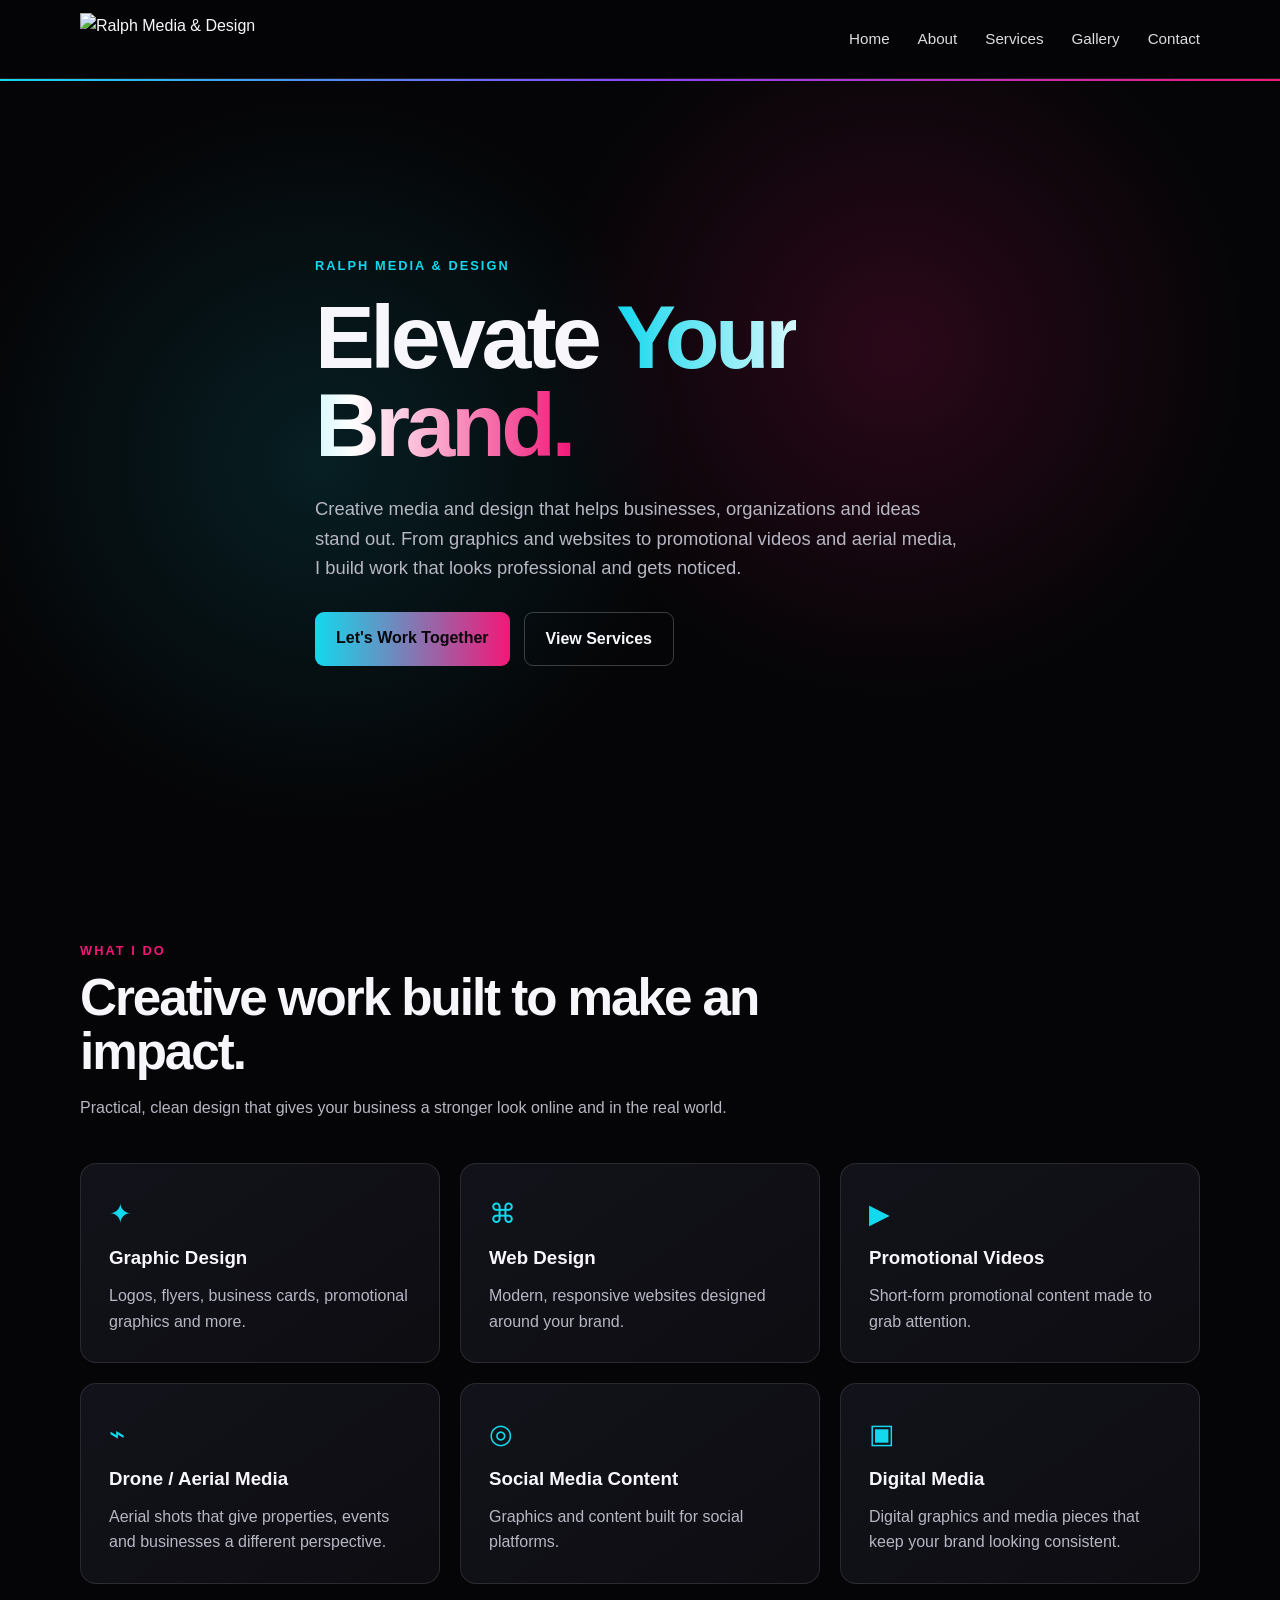
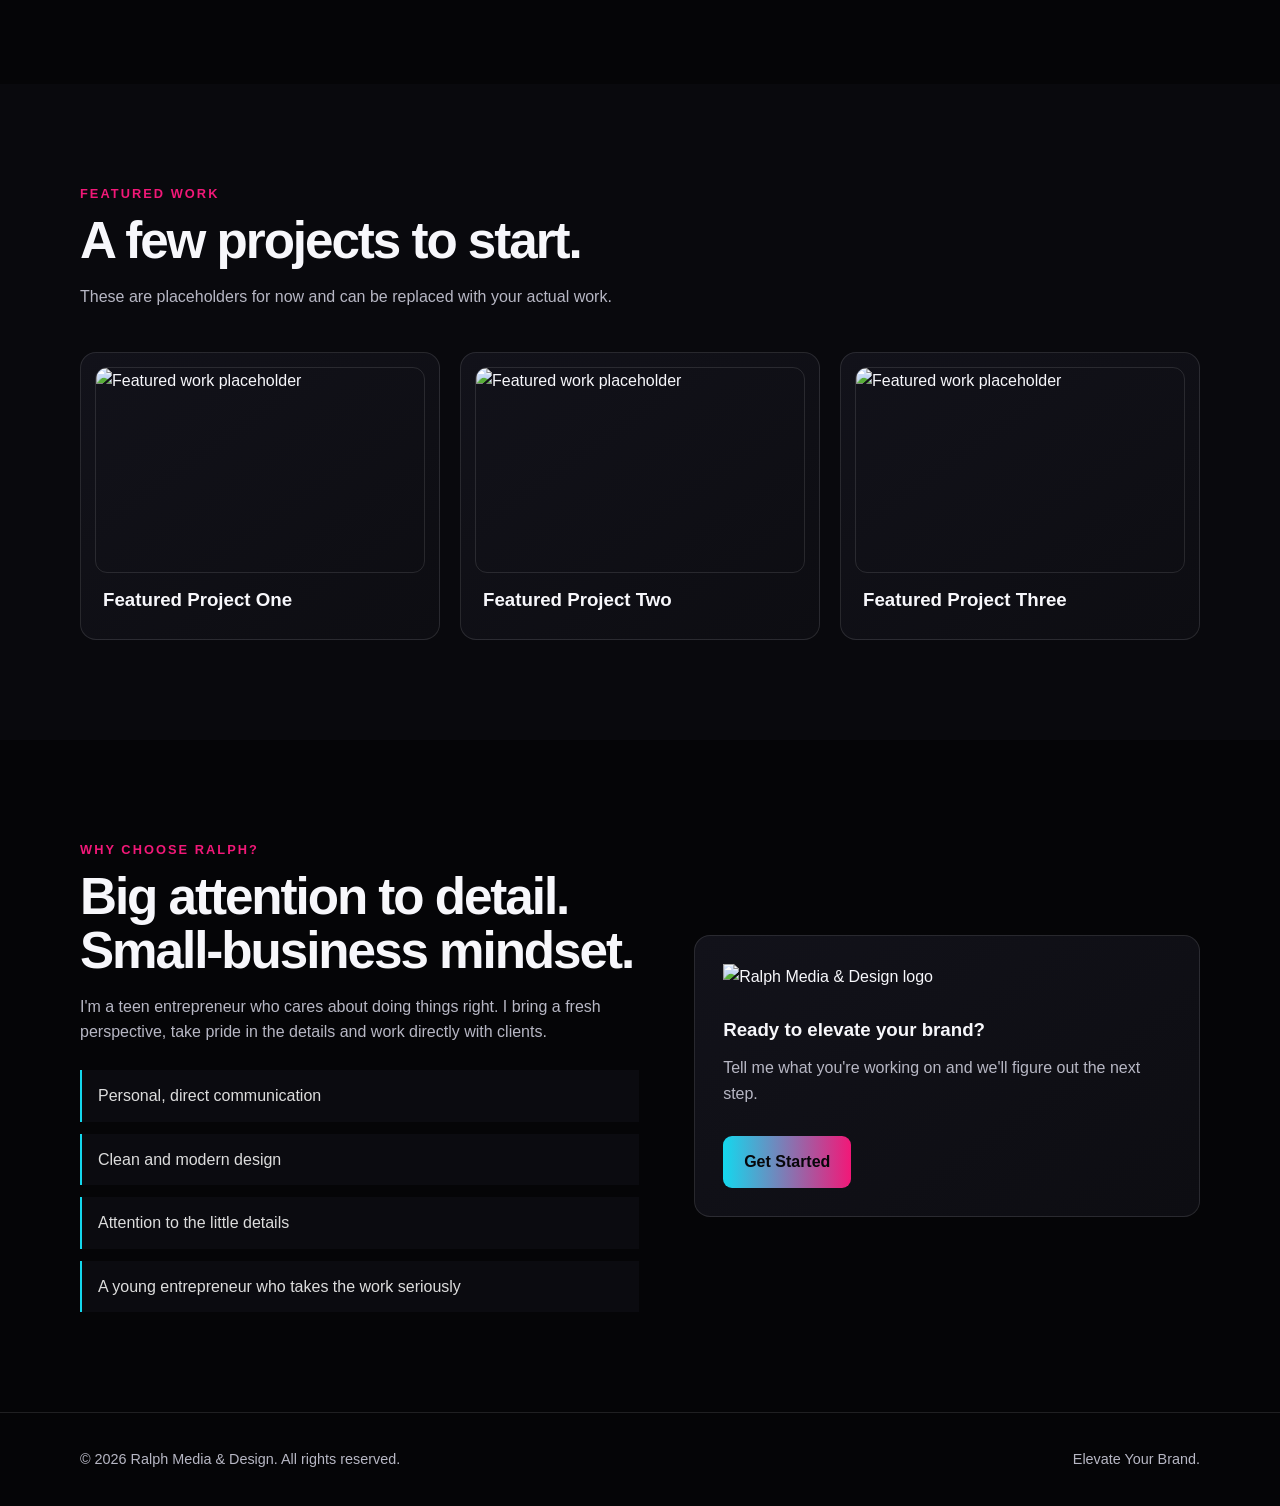
==== index.html @ 99d64ec0 "Add files via upload" ====
<!doctype html><html lang="en"><head><meta charset="utf-8"><meta name="viewport" content="width=device-width,initial-scale=1"><title>Home | Ralph Media & Design</title><meta name="description" content="Ralph Media & Design — graphic design, web design, promotional videos, drone media, social media content and digital media."><link rel="stylesheet" href="style.css"></head><body><nav class="nav"><div class="container nav-inner"><a href="index.html"><img class="nav-logo" src="images/ralph-logo.png" alt="Ralph Media & Design"></a><button class="menu">Menu</button><div class="nav-links"><a href="index.html">Home</a><a href="about.html">About</a><a href="services.html">Services</a><a href="gallery.html">Gallery</a><a href="contact.html">Contact</a></div></div></nav><div class="gradient-line"></div><main><section class="hero"><div class="container hero-copy"><div class="kicker">Ralph Media & Design</div><h1>Elevate <span>Your Brand.</span></h1><p class="lead">Creative media and design that helps businesses, organizations and ideas stand out. From graphics and websites to promotional videos and aerial media, I build work that looks professional and gets noticed.</p><div class="buttons"><a class="btn primary" href="contact.html">Let's Work Together</a><a class="btn secondary" href="services.html">View Services</a></div></div><img class="hero-art" src="images/hero-artwork.png" alt=""></section><section class="section"><div class="container"><div class="section-head"><div class="eyebrow">What I Do</div><h2>Creative work built to make an impact.</h2><p class="sub">Practical, clean design that gives your business a stronger look online and in the real world.</p></div><div class="grid"><div class="card"><div class="icon">✦</div><h3>Graphic Design</h3><p>Logos, flyers, business cards, promotional graphics and more.</p></div><div class="card"><div class="icon">⌘</div><h3>Web Design</h3><p>Modern, responsive websites designed around your brand.</p></div><div class="card"><div class="icon">▶</div><h3>Promotional Videos</h3><p>Short-form promotional content made to grab attention.</p></div><div class="card"><div class="icon">⌁</div><h3>Drone / Aerial Media</h3><p>Aerial shots that give properties, events and businesses a different perspective.</p></div><div class="card"><div class="icon">◎</div><h3>Social Media Content</h3><p>Graphics and content built for social platforms.</p></div><div class="card"><div class="icon">▣</div><h3>Digital Media</h3><p>Digital graphics and media pieces that keep your brand looking consistent.</p></div></div></div></section><section class="section alt"><div class="container"><div class="section-head"><div class="eyebrow">Featured Work</div><h2>A few projects to start.</h2><p class="sub">These are placeholders for now and can be replaced with your actual work.</p></div><div class="grid featured"><div class="card"><img src="images/hero-artwork.png" alt="Featured work placeholder"><h3>Featured Project One</h3></div><div class="card"><img src="images/hero-artwork.png" alt="Featured work placeholder"><h3>Featured Project Two</h3></div><div class="card"><img src="images/hero-artwork.png" alt="Featured work placeholder"><h3>Featured Project Three</h3></div></div></div></section><section class="section"><div class="container split"><div><div class="eyebrow">Why Choose Ralph?</div><h2>Big attention to detail. Small-business mindset.</h2><p class="sub">I'm a teen entrepreneur who cares about doing things right. I bring a fresh perspective, take pride in the details and work directly with clients.</p><div class="checks"><div class="check">Personal, direct communication</div><div class="check">Clean and modern design</div><div class="check">Attention to the little details</div><div class="check">A young entrepreneur who takes the work seriously</div></div></div><div class="card"><img class="logo-large" src="images/ralph-logo.png" alt="Ralph Media & Design logo"><h3>Ready to elevate your brand?</h3><p>Tell me what you're working on and we'll figure out the next step.</p><div class="buttons"><a class="btn primary" href="contact.html">Get Started</a></div></div></div></section></main><footer class="footer"><div class="container footer-inner"><div>© 2026 Ralph Media & Design. All rights reserved.</div><div>Elevate Your Brand.</div></div></footer><script src="script.js"></script></body></html>
---- style.css ----
:root{--black:#050507;--panel:#0d0d12;--white:#f7f7fb;--muted:#b7b7c4;--cyan:#14d8ee;--pink:#f21878;--purple:#8b45ff;--line:rgba(255,255,255,.11)}
*{box-sizing:border-box}html{scroll-behavior:smooth}body{margin:0;background:var(--black);color:var(--white);font-family:Arial,Helvetica,sans-serif;line-height:1.6}a{color:inherit;text-decoration:none}img{max-width:100%;display:block}.container{width:min(1120px,92%);margin:auto}
.nav{position:sticky;top:0;z-index:50;background:rgba(5,5,7,.94);backdrop-filter:blur(14px);border-bottom:1px solid var(--line)}.nav-inner{height:78px;display:flex;align-items:center;justify-content:space-between}.nav-logo{height:52px;width:auto}.nav-links{display:flex;gap:28px}.nav-links a{color:#ddd;font-size:.95rem}.nav-links a:hover{color:var(--cyan)}.menu{display:none;background:none;border:1px solid var(--line);color:#fff;border-radius:8px;padding:9px 12px}.gradient-line{height:2px;background:linear-gradient(90deg,var(--cyan),var(--purple),var(--pink))}
.hero{min-height:760px;display:flex;align-items:center;position:relative;overflow:hidden;background:radial-gradient(circle at 70% 35%,rgba(242,24,120,.16),transparent 34%),radial-gradient(circle at 25% 50%,rgba(20,216,238,.12),transparent 35%),var(--black)}.hero-copy{max-width:650px;padding:90px 0;position:relative;z-index:2}.kicker,.eyebrow{color:var(--cyan);letter-spacing:.16em;text-transform:uppercase;font-size:.8rem;font-weight:700}.eyebrow{color:var(--pink)}h1{font-size:clamp(3rem,7vw,6.2rem);line-height:.98;margin:18px 0 24px;letter-spacing:-.05em}h1 span{background:linear-gradient(90deg,var(--cyan),#fff,var(--pink));-webkit-background-clip:text;background-clip:text;color:transparent}.lead{font-size:1.15rem;color:var(--muted);max-width:650px}.buttons{display:flex;flex-wrap:wrap;gap:14px;margin-top:30px}.btn{display:inline-flex;padding:13px 21px;border-radius:9px;border:1px solid var(--cyan);font-weight:700}.btn.primary{background:linear-gradient(90deg,var(--cyan),var(--pink));border:0;color:#07070a}.btn.secondary{border-color:rgba(255,255,255,.22)}.hero-art{position:absolute;right:-8%;bottom:-5%;width:min(700px,58vw);opacity:.46;filter:saturate(1.05);mask-image:linear-gradient(to right,transparent,black 25%)}.section{padding:100px 0}.section.alt{background:#09090d}.section-head{max-width:720px;margin-bottom:42px}h2{font-size:clamp(2.2rem,4vw,3.7rem);line-height:1.05;margin:10px 0 15px;letter-spacing:-.04em}.sub{color:var(--muted)}.grid{display:grid;grid-template-columns:repeat(3,1fr);gap:20px}.card{background:linear-gradient(145deg,#12121a,var(--panel));border:1px solid var(--line);border-radius:16px;padding:28px}.card h3{margin:8px 0 10px}.card p{color:var(--muted);margin:0}.icon{font-size:1.7rem;color:var(--cyan)}.featured img,.gallery-card img{width:100%;aspect-ratio:16/10;object-fit:cover;border-radius:12px;border:1px solid var(--line)}.featured .card{padding:14px}.featured h3{padding:4px 8px 0}.split{display:grid;grid-template-columns:1.05fr .95fr;gap:55px;align-items:center}.logo-large{width:min(300px,70%);margin-bottom:25px}.checks{display:grid;gap:12px;margin-top:25px}.check{padding:13px 16px;border-left:2px solid var(--cyan);background:#0b0b10;color:#ddd}.contact-box{display:grid;grid-template-columns:1fr 1fr;gap:20px}.contact-link{padding:24px;border:1px solid var(--line);border-radius:14px;background:#0b0b10}.contact-link strong{display:block}.contact-link span{color:var(--muted)}.footer{padding:35px 0;border-top:1px solid var(--line);color:var(--muted);font-size:.9rem}.footer-inner{display:flex;justify-content:space-between;gap:20px;flex-wrap:wrap}.page-hero{padding:90px 0 60px;background:radial-gradient(circle at 75% 30%,rgba(242,24,120,.15),transparent 30%),radial-gradient(circle at 25% 40%,rgba(20,216,238,.10),transparent 32%)}.gallery{display:grid;grid-template-columns:repeat(3,1fr);gap:18px}.gallery-card{background:#0b0b10;border:1px solid var(--line);border-radius:14px;padding:10px}.small-note{color:#8f8f9d;font-size:.85rem;margin-top:8px}
@media(max-width:850px){.nav-links{display:none;position:absolute;top:78px;left:0;right:0;background:#07070a;padding:20px;flex-direction:column;border-bottom:1px solid var(--line)}.nav-links.open{display:flex}.menu{display:block}.hero-art{width:100%;right:-22%;opacity:.24}.grid,.gallery{grid-template-columns:1fr 1fr}.split{grid-template-columns:1fr}}
@media(max-width:560px){.nav-inner{height:70px}.nav-logo{height:45px}.hero-copy{padding:65px 0}.grid,.gallery,.contact-box{grid-template-columns:1fr}.section{padding:75px 0}h1{font-size:3.2rem}}
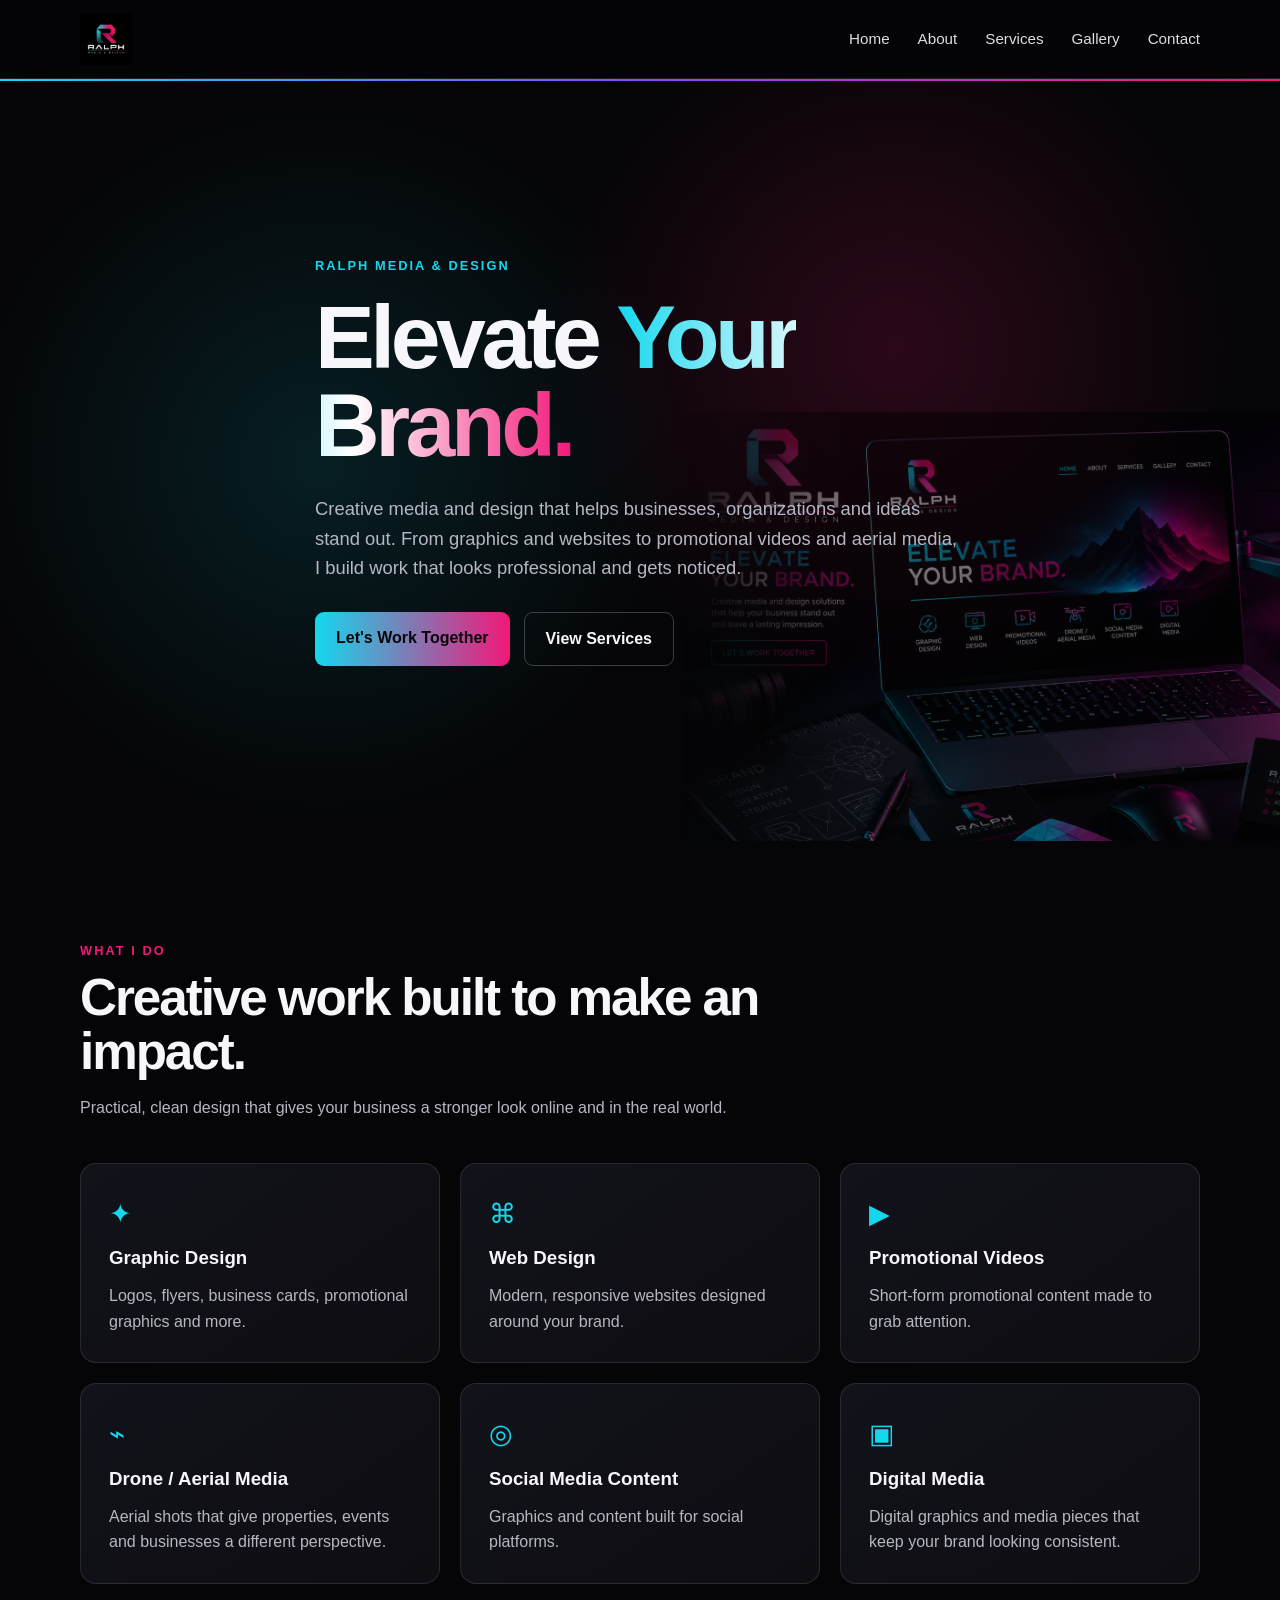
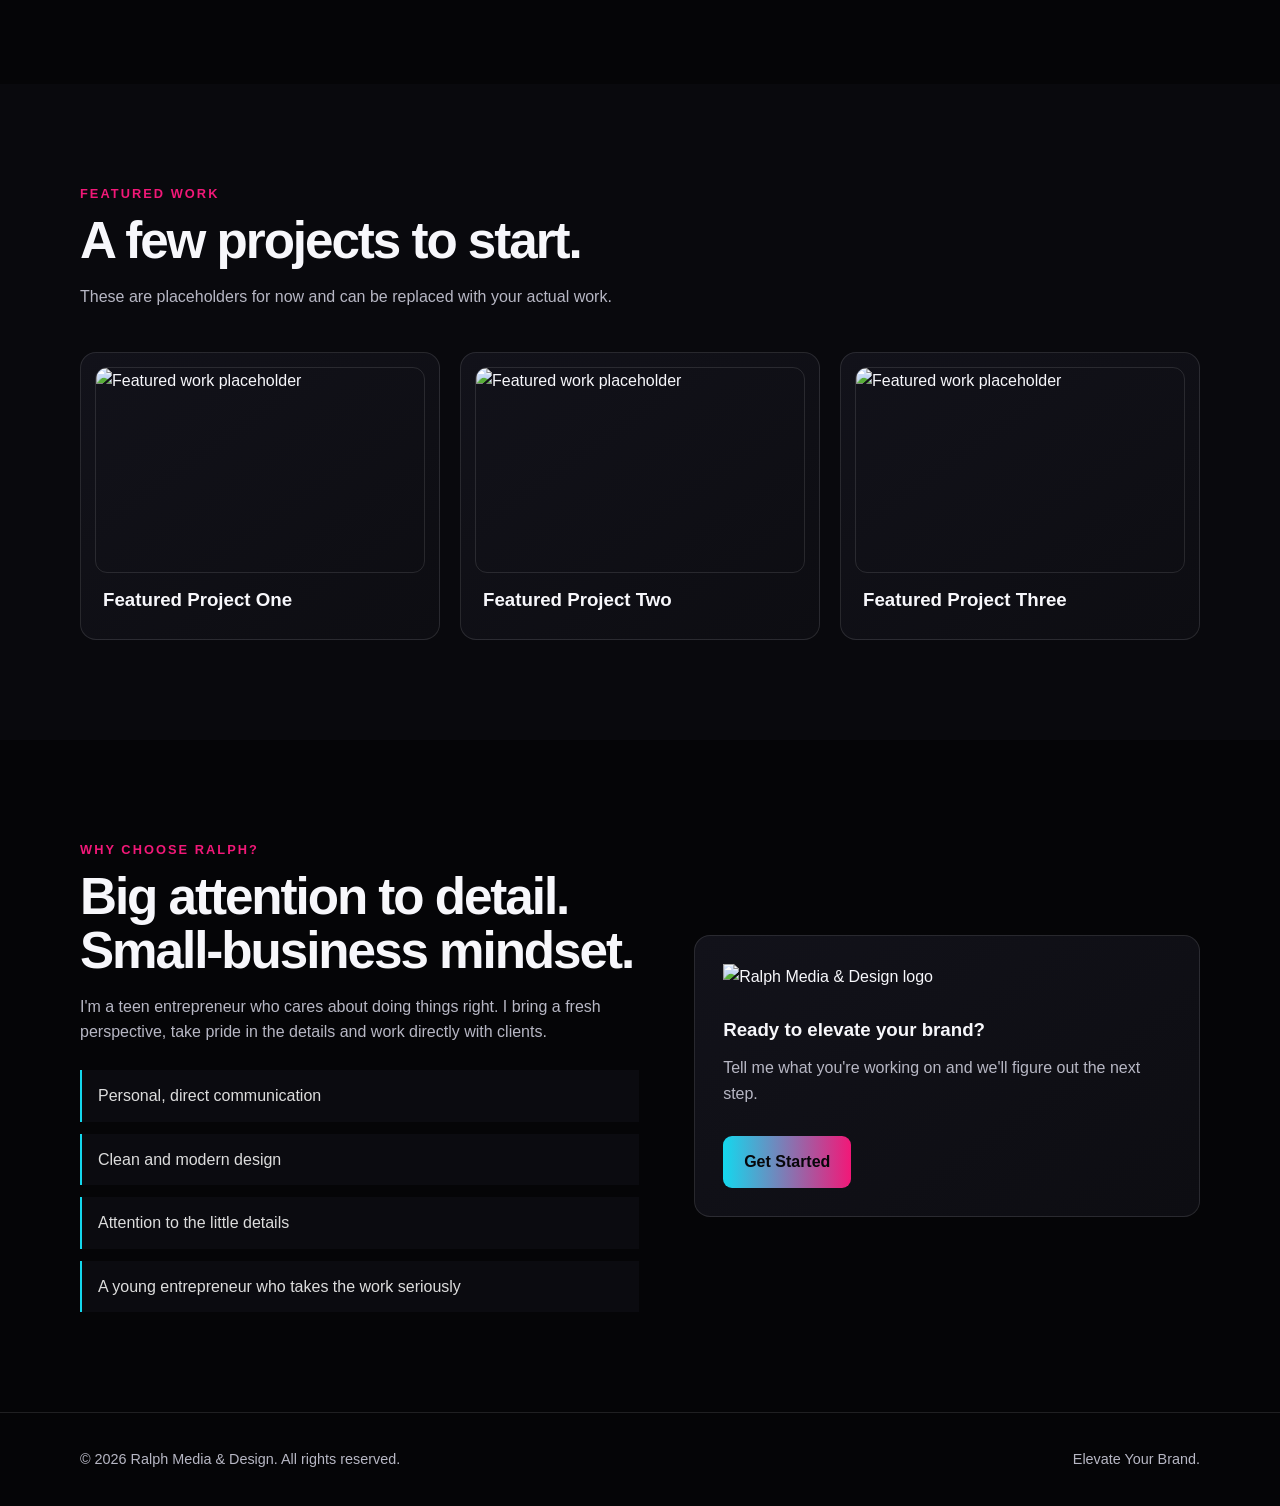
==== commit db4fa59b: "Update index.html" ====
--- a/index.html
+++ b/index.html
@@ -1 +1 @@
-<!doctype html><html lang="en"><head><meta charset="utf-8"><meta name="viewport" content="width=device-width,initial-scale=1"><title>Home | Ralph Media & Design</title><meta name="description" content="Ralph Media & Design — graphic design, web design, promotional videos, drone media, social media content and digital media."><link rel="stylesheet" href="style.css"></head><body><nav class="nav"><div class="container nav-inner"><a href="index.html"><img class="nav-logo" src="images/ralph-logo.png" alt="Ralph Media & Design"></a><button class="menu">Menu</button><div class="nav-links"><a href="index.html">Home</a><a href="about.html">About</a><a href="services.html">Services</a><a href="gallery.html">Gallery</a><a href="contact.html">Contact</a></div></div></nav><div class="gradient-line"></div><main><section class="hero"><div class="container hero-copy"><div class="kicker">Ralph Media & Design</div><h1>Elevate <span>Your Brand.</span></h1><p class="lead">Creative media and design that helps businesses, organizations and ideas stand out. From graphics and websites to promotional videos and aerial media, I build work that looks professional and gets noticed.</p><div class="buttons"><a class="btn primary" href="contact.html">Let's Work Together</a><a class="btn secondary" href="services.html">View Services</a></div></div><img class="hero-art" src="images/hero-artwork.png" alt=""></section><section class="section"><div class="container"><div class="section-head"><div class="eyebrow">What I Do</div><h2>Creative work built to make an impact.</h2><p class="sub">Practical, clean design that gives your business a stronger look online and in the real world.</p></div><div class="grid"><div class="card"><div class="icon">✦</div><h3>Graphic Design</h3><p>Logos, flyers, business cards, promotional graphics and more.</p></div><div class="card"><div class="icon">⌘</div><h3>Web Design</h3><p>Modern, responsive websites designed around your brand.</p></div><div class="card"><div class="icon">▶</div><h3>Promotional Videos</h3><p>Short-form promotional content made to grab attention.</p></div><div class="card"><div class="icon">⌁</div><h3>Drone / Aerial Media</h3><p>Aerial shots that give properties, events and businesses a different perspective.</p></div><div class="card"><div class="icon">◎</div><h3>Social Media Content</h3><p>Graphics and content built for social platforms.</p></div><div class="card"><div class="icon">▣</div><h3>Digital Media</h3><p>Digital graphics and media pieces that keep your brand looking consistent.</p></div></div></div></section><section class="section alt"><div class="container"><div class="section-head"><div class="eyebrow">Featured Work</div><h2>A few projects to start.</h2><p class="sub">These are placeholders for now and can be replaced with your actual work.</p></div><div class="grid featured"><div class="card"><img src="images/hero-artwork.png" alt="Featured work placeholder"><h3>Featured Project One</h3></div><div class="card"><img src="images/hero-artwork.png" alt="Featured work placeholder"><h3>Featured Project Two</h3></div><div class="card"><img src="images/hero-artwork.png" alt="Featured work placeholder"><h3>Featured Project Three</h3></div></div></div></section><section class="section"><div class="container split"><div><div class="eyebrow">Why Choose Ralph?</div><h2>Big attention to detail. Small-business mindset.</h2><p class="sub">I'm a teen entrepreneur who cares about doing things right. I bring a fresh perspective, take pride in the details and work directly with clients.</p><div class="checks"><div class="check">Personal, direct communication</div><div class="check">Clean and modern design</div><div class="check">Attention to the little details</div><div class="check">A young entrepreneur who takes the work seriously</div></div></div><div class="card"><img class="logo-large" src="images/ralph-logo.png" alt="Ralph Media & Design logo"><h3>Ready to elevate your brand?</h3><p>Tell me what you're working on and we'll figure out the next step.</p><div class="buttons"><a class="btn primary" href="contact.html">Get Started</a></div></div></div></section></main><footer class="footer"><div class="container footer-inner"><div>© 2026 Ralph Media & Design. All rights reserved.</div><div>Elevate Your Brand.</div></div></footer><script src="script.js"></script></body></html>+<!doctype html><html lang="en"><head><meta charset="utf-8"><meta name="viewport" content="width=device-width,initial-scale=1"><title>Home | Ralph Media & Design</title><meta name="description" content="Ralph Media & Design — graphic design, web design, promotional videos, drone media, social media content and digital media."><link rel="stylesheet" href="style.css"></head><body><nav class="nav"><div class="container nav-inner"><a href="index.html"><img class="nav-logo" src="ralph-logo.png" alt="Ralph Media & Design"></a><button class="menu">Menu</button><div class="nav-links"><a href="index.html">Home</a><a href="about.html">About</a><a href="services.html">Services</a><a href="gallery.html">Gallery</a><a href="contact.html">Contact</a></div></div></nav><div class="gradient-line"></div><main><section class="hero"><div class="container hero-copy"><div class="kicker">Ralph Media & Design</div><h1>Elevate <span>Your Brand.</span></h1><p class="lead">Creative media and design that helps businesses, organizations and ideas stand out. From graphics and websites to promotional videos and aerial media, I build work that looks professional and gets noticed.</p><div class="buttons"><a class="btn primary" href="contact.html">Let's Work Together</a><a class="btn secondary" href="services.html">View Services</a></div></div><img class="hero-art" src="hero-artwork.png" alt=""></section><section class="section"><div class="container"><div class="section-head"><div class="eyebrow">What I Do</div><h2>Creative work built to make an impact.</h2><p class="sub">Practical, clean design that gives your business a stronger look online and in the real world.</p></div><div class="grid"><div class="card"><div class="icon">✦</div><h3>Graphic Design</h3><p>Logos, flyers, business cards, promotional graphics and more.</p></div><div class="card"><div class="icon">⌘</div><h3>Web Design</h3><p>Modern, responsive websites designed around your brand.</p></div><div class="card"><div class="icon">▶</div><h3>Promotional Videos</h3><p>Short-form promotional content made to grab attention.</p></div><div class="card"><div class="icon">⌁</div><h3>Drone / Aerial Media</h3><p>Aerial shots that give properties, events and businesses a different perspective.</p></div><div class="card"><div class="icon">◎</div><h3>Social Media Content</h3><p>Graphics and content built for social platforms.</p></div><div class="card"><div class="icon">▣</div><h3>Digital Media</h3><p>Digital graphics and media pieces that keep your brand looking consistent.</p></div></div></div></section><section class="section alt"><div class="container"><div class="section-head"><div class="eyebrow">Featured Work</div><h2>A few projects to start.</h2><p class="sub">These are placeholders for now and can be replaced with your actual work.</p></div><div class="grid featured"><div class="card"><img src="images/hero-artwork.png" alt="Featured work placeholder"><h3>Featured Project One</h3></div><div class="card"><img src="images/hero-artwork.png" alt="Featured work placeholder"><h3>Featured Project Two</h3></div><div class="card"><img src="images/hero-artwork.png" alt="Featured work placeholder"><h3>Featured Project Three</h3></div></div></div></section><section class="section"><div class="container split"><div><div class="eyebrow">Why Choose Ralph?</div><h2>Big attention to detail. Small-business mindset.</h2><p class="sub">I'm a teen entrepreneur who cares about doing things right. I bring a fresh perspective, take pride in the details and work directly with clients.</p><div class="checks"><div class="check">Personal, direct communication</div><div class="check">Clean and modern design</div><div class="check">Attention to the little details</div><div class="check">A young entrepreneur who takes the work seriously</div></div></div><div class="card"><img class="logo-large" src="images/ralph-logo.png" alt="Ralph Media & Design logo"><h3>Ready to elevate your brand?</h3><p>Tell me what you're working on and we'll figure out the next step.</p><div class="buttons"><a class="btn primary" href="contact.html">Get Started</a></div></div></div></section></main><footer class="footer"><div class="container footer-inner"><div>© 2026 Ralph Media & Design. All rights reserved.</div><div>Elevate Your Brand.</div></div></footer><script src="script.js"></script></body></html>
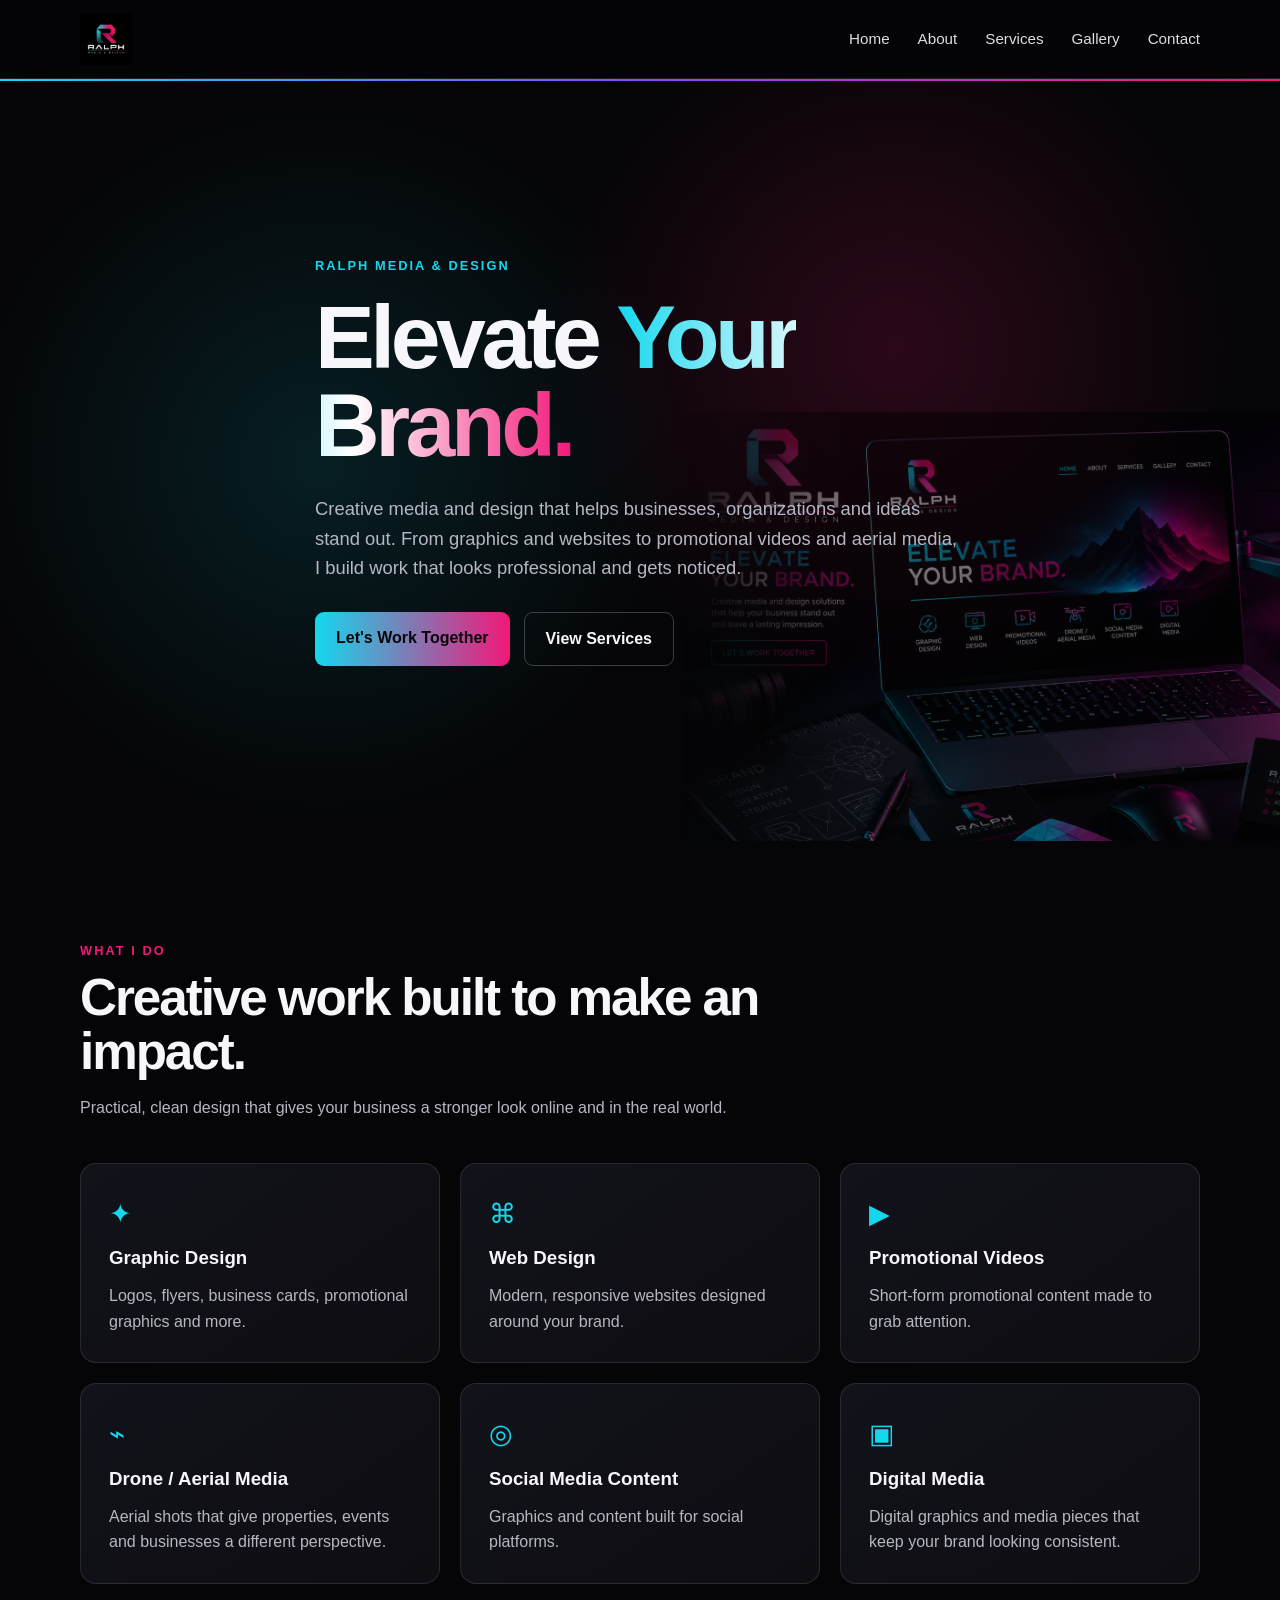
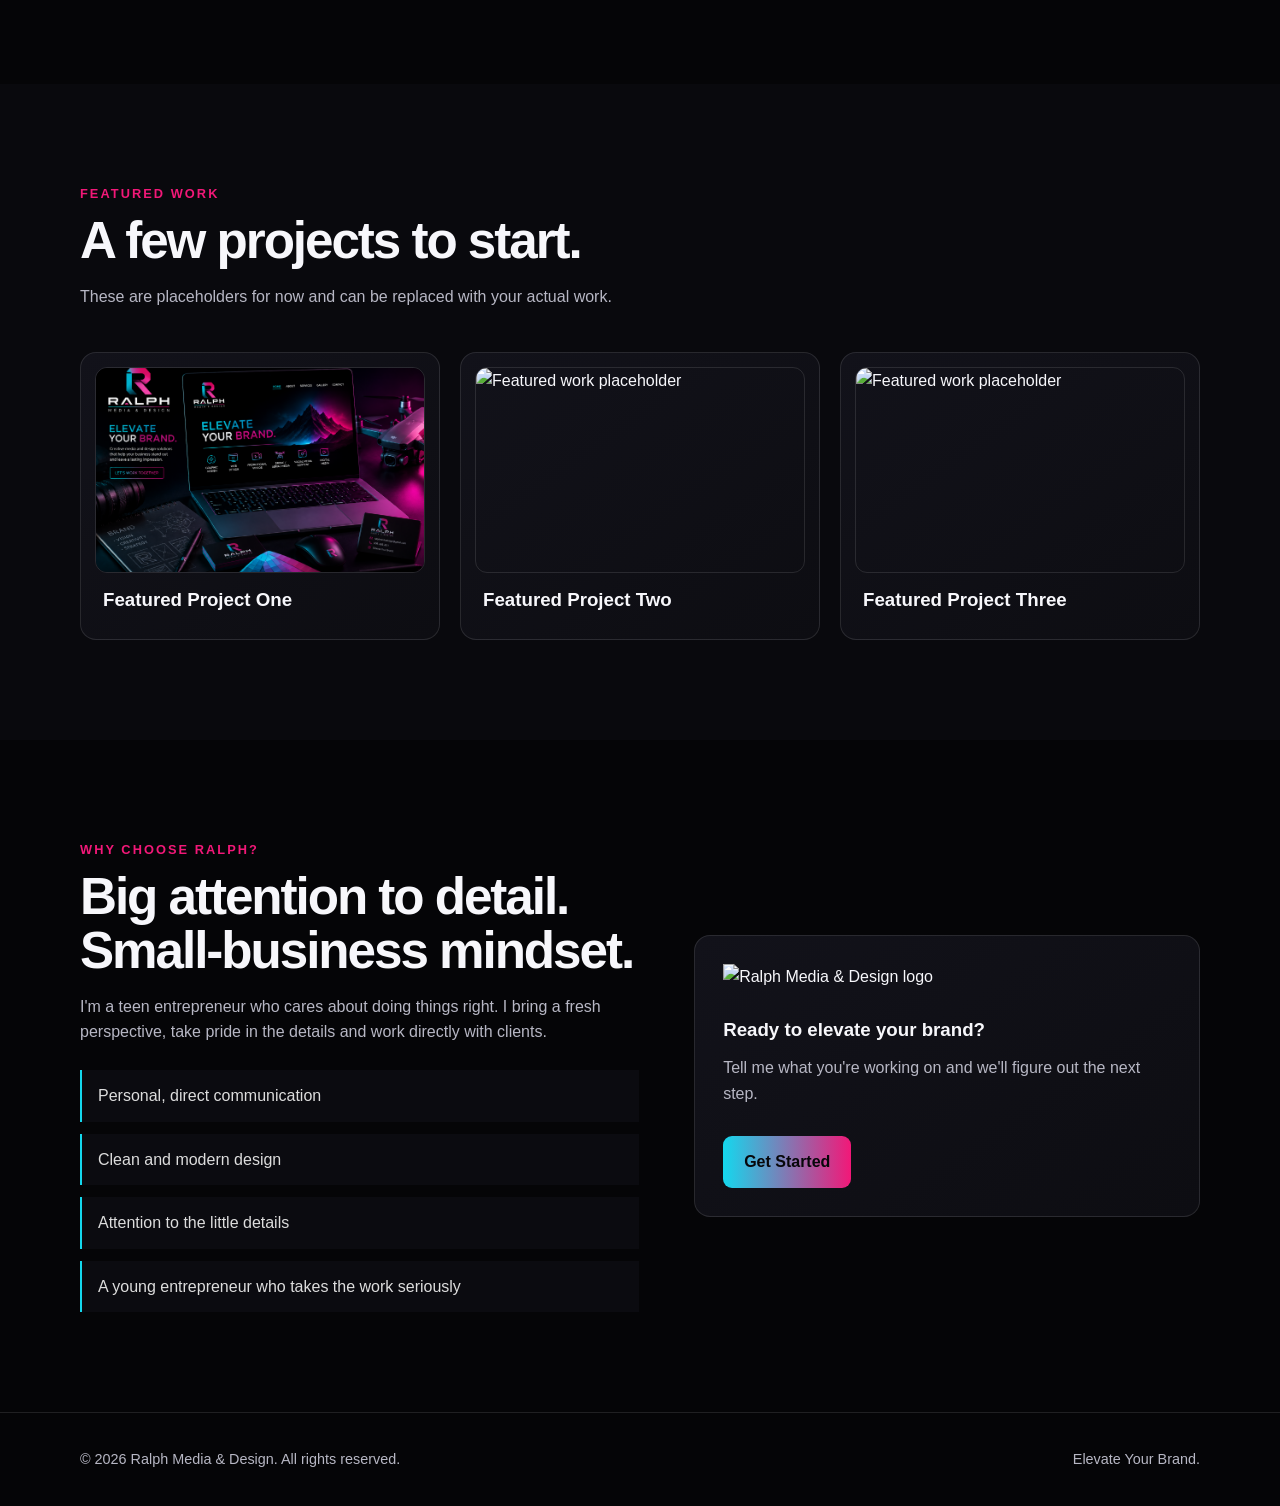
==== commit 3b2d3ee0: "Update index.html" ====
--- a/index.html
+++ b/index.html
@@ -1 +1 @@
-<!doctype html><html lang="en"><head><meta charset="utf-8"><meta name="viewport" content="width=device-width,initial-scale=1"><title>Home | Ralph Media & Design</title><meta name="description" content="Ralph Media & Design — graphic design, web design, promotional videos, drone media, social media content and digital media."><link rel="stylesheet" href="style.css"></head><body><nav class="nav"><div class="container nav-inner"><a href="index.html"><img class="nav-logo" src="ralph-logo.png" alt="Ralph Media & Design"></a><button class="menu">Menu</button><div class="nav-links"><a href="index.html">Home</a><a href="about.html">About</a><a href="services.html">Services</a><a href="gallery.html">Gallery</a><a href="contact.html">Contact</a></div></div></nav><div class="gradient-line"></div><main><section class="hero"><div class="container hero-copy"><div class="kicker">Ralph Media & Design</div><h1>Elevate <span>Your Brand.</span></h1><p class="lead">Creative media and design that helps businesses, organizations and ideas stand out. From graphics and websites to promotional videos and aerial media, I build work that looks professional and gets noticed.</p><div class="buttons"><a class="btn primary" href="contact.html">Let's Work Together</a><a class="btn secondary" href="services.html">View Services</a></div></div><img class="hero-art" src="hero-artwork.png" alt=""></section><section class="section"><div class="container"><div class="section-head"><div class="eyebrow">What I Do</div><h2>Creative work built to make an impact.</h2><p class="sub">Practical, clean design that gives your business a stronger look online and in the real world.</p></div><div class="grid"><div class="card"><div class="icon">✦</div><h3>Graphic Design</h3><p>Logos, flyers, business cards, promotional graphics and more.</p></div><div class="card"><div class="icon">⌘</div><h3>Web Design</h3><p>Modern, responsive websites designed around your brand.</p></div><div class="card"><div class="icon">▶</div><h3>Promotional Videos</h3><p>Short-form promotional content made to grab attention.</p></div><div class="card"><div class="icon">⌁</div><h3>Drone / Aerial Media</h3><p>Aerial shots that give properties, events and businesses a different perspective.</p></div><div class="card"><div class="icon">◎</div><h3>Social Media Content</h3><p>Graphics and content built for social platforms.</p></div><div class="card"><div class="icon">▣</div><h3>Digital Media</h3><p>Digital graphics and media pieces that keep your brand looking consistent.</p></div></div></div></section><section class="section alt"><div class="container"><div class="section-head"><div class="eyebrow">Featured Work</div><h2>A few projects to start.</h2><p class="sub">These are placeholders for now and can be replaced with your actual work.</p></div><div class="grid featured"><div class="card"><img src="images/hero-artwork.png" alt="Featured work placeholder"><h3>Featured Project One</h3></div><div class="card"><img src="images/hero-artwork.png" alt="Featured work placeholder"><h3>Featured Project Two</h3></div><div class="card"><img src="images/hero-artwork.png" alt="Featured work placeholder"><h3>Featured Project Three</h3></div></div></div></section><section class="section"><div class="container split"><div><div class="eyebrow">Why Choose Ralph?</div><h2>Big attention to detail. Small-business mindset.</h2><p class="sub">I'm a teen entrepreneur who cares about doing things right. I bring a fresh perspective, take pride in the details and work directly with clients.</p><div class="checks"><div class="check">Personal, direct communication</div><div class="check">Clean and modern design</div><div class="check">Attention to the little details</div><div class="check">A young entrepreneur who takes the work seriously</div></div></div><div class="card"><img class="logo-large" src="images/ralph-logo.png" alt="Ralph Media & Design logo"><h3>Ready to elevate your brand?</h3><p>Tell me what you're working on and we'll figure out the next step.</p><div class="buttons"><a class="btn primary" href="contact.html">Get Started</a></div></div></div></section></main><footer class="footer"><div class="container footer-inner"><div>© 2026 Ralph Media & Design. All rights reserved.</div><div>Elevate Your Brand.</div></div></footer><script src="script.js"></script></body></html>
+<!doctype html><html lang="en"><head><meta charset="utf-8"><meta name="viewport" content="width=device-width,initial-scale=1"><title>Home | Ralph Media & Design</title><meta name="description" content="Ralph Media & Design — graphic design, web design, promotional videos, drone media, social media content and digital media."><link rel="stylesheet" href="style.css"></head><body><nav class="nav"><div class="container nav-inner"><a href="index.html"><img class="nav-logo" src="ralph-logo.png" alt="Ralph Media & Design"></a><button class="menu">Menu</button><div class="nav-links"><a href="index.html">Home</a><a href="about.html">About</a><a href="services.html">Services</a><a href="gallery.html">Gallery</a><a href="contact.html">Contact</a></div></div></nav><div class="gradient-line"></div><main><section class="hero"><div class="container hero-copy"><div class="kicker">Ralph Media & Design</div><h1>Elevate <span>Your Brand.</span></h1><p class="lead">Creative media and design that helps businesses, organizations and ideas stand out. From graphics and websites to promotional videos and aerial media, I build work that looks professional and gets noticed.</p><div class="buttons"><a class="btn primary" href="contact.html">Let's Work Together</a><a class="btn secondary" href="services.html">View Services</a></div></div><img class="hero-art" src="hero-artwork.png" alt=""></section><section class="section"><div class="container"><div class="section-head"><div class="eyebrow">What I Do</div><h2>Creative work built to make an impact.</h2><p class="sub">Practical, clean design that gives your business a stronger look online and in the real world.</p></div><div class="grid"><div class="card"><div class="icon">✦</div><h3>Graphic Design</h3><p>Logos, flyers, business cards, promotional graphics and more.</p></div><div class="card"><div class="icon">⌘</div><h3>Web Design</h3><p>Modern, responsive websites designed around your brand.</p></div><div class="card"><div class="icon">▶</div><h3>Promotional Videos</h3><p>Short-form promotional content made to grab attention.</p></div><div class="card"><div class="icon">⌁</div><h3>Drone / Aerial Media</h3><p>Aerial shots that give properties, events and businesses a different perspective.</p></div><div class="card"><div class="icon">◎</div><h3>Social Media Content</h3><p>Graphics and content built for social platforms.</p></div><div class="card"><div class="icon">▣</div><h3>Digital Media</h3><p>Digital graphics and media pieces that keep your brand looking consistent.</p></div></div></div></section><section class="section alt"><div class="container"><div class="section-head"><div class="eyebrow">Featured Work</div><h2>A few projects to start.</h2><p class="sub">These are placeholders for now and can be replaced with your actual work.</p></div><div class="grid featured"><div class="card"><img src="hero-artwork.png" alt="Featured work placeholder"><h3>Featured Project One</h3></div><div class="card"><img src="images/hero-artwork.png" alt="Featured work placeholder"><h3>Featured Project Two</h3></div><div class="card"><img src="images/hero-artwork.png" alt="Featured work placeholder"><h3>Featured Project Three</h3></div></div></div></section><section class="section"><div class="container split"><div><div class="eyebrow">Why Choose Ralph?</div><h2>Big attention to detail. Small-business mindset.</h2><p class="sub">I'm a teen entrepreneur who cares about doing things right. I bring a fresh perspective, take pride in the details and work directly with clients.</p><div class="checks"><div class="check">Personal, direct communication</div><div class="check">Clean and modern design</div><div class="check">Attention to the little details</div><div class="check">A young entrepreneur who takes the work seriously</div></div></div><div class="card"><img class="logo-large" src="images/ralph-logo.png" alt="Ralph Media & Design logo"><h3>Ready to elevate your brand?</h3><p>Tell me what you're working on and we'll figure out the next step.</p><div class="buttons"><a class="btn primary" href="contact.html">Get Started</a></div></div></div></section></main><footer class="footer"><div class="container footer-inner"><div>© 2026 Ralph Media & Design. All rights reserved.</div><div>Elevate Your Brand.</div></div></footer><script src="script.js"></script></body></html>
